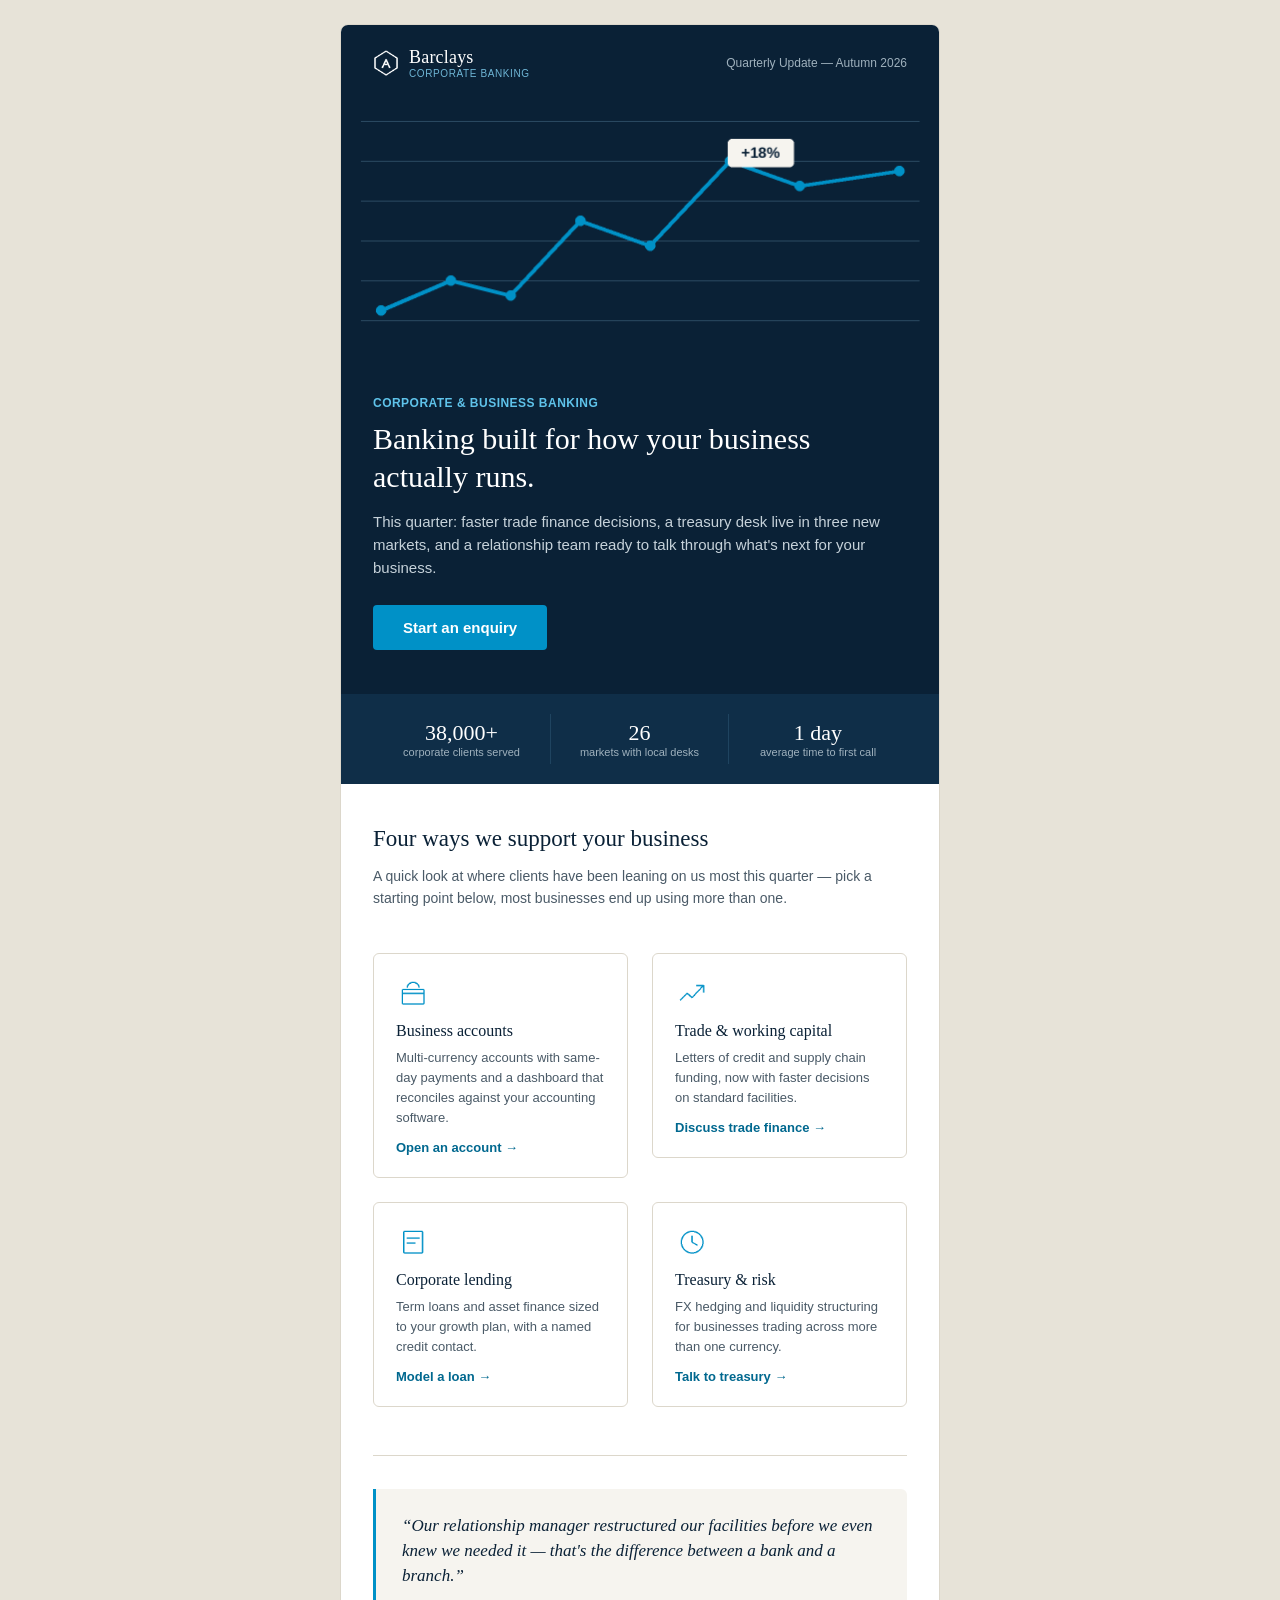
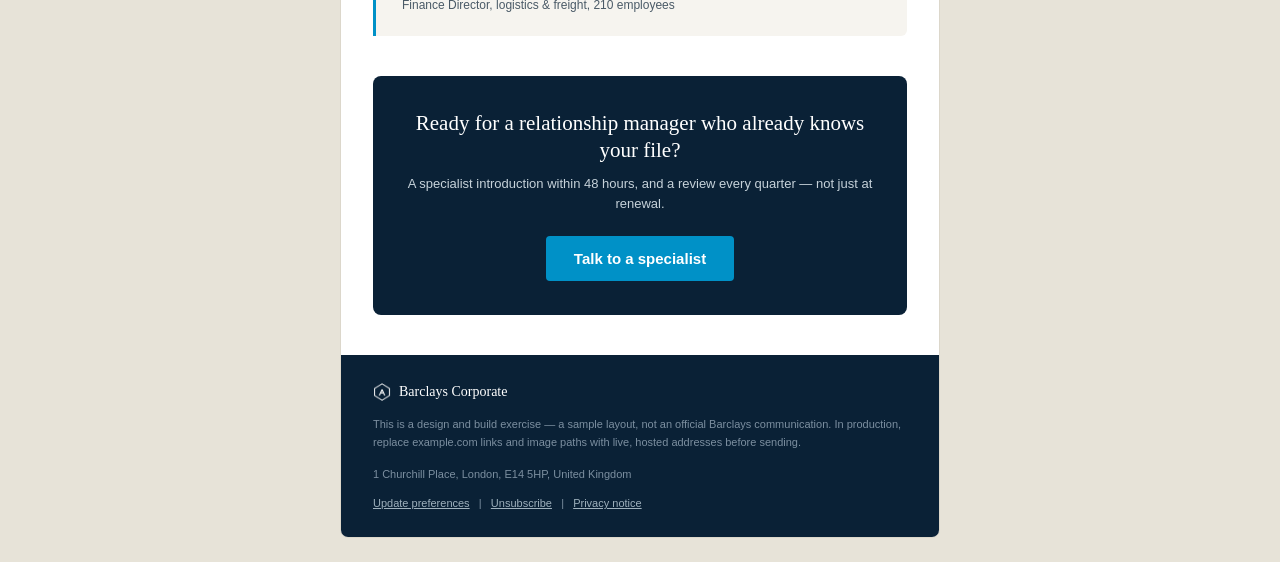
==== newsletter/index.html @ 21caf866 "newsletter" ====
<!DOCTYPE html PUBLIC "-//W3C//DTD XHTML 1.0 Transitional//EN" "http://www.w3.org/TR/xhtml1/DTD/xhtml1-transitional.dtd">
<html xmlns="http://www.w3.org/1999/xhtml" lang="en">
<head>
<meta charset="UTF-8">
<meta name="viewport" content="width=device-width, initial-scale=1.0">
<meta http-equiv="X-UA-Compatible" content="IE=edge">
<meta name="color-scheme" content="light">
<meta name="supported-color-schemes" content="light">
<title>Barclays Corporate Banking — Quarterly Update</title>

<!--[if mso]>
<noscript>
  <xml>
    <o:OfficeDocumentSettings>
      <o:PixelsPerInch>96</o:PixelsPerInch>
    </o:OfficeDocumentSettings>
  </xml>
</noscript>
<style>
  table, td, th { font-family: Arial, Helvetica, sans-serif !important; }
</style>
<![endif]-->

<!-- Progressive-enhancement only: supporting clients get a nicer mobile
     layout, but nothing below is required for the email to work. -->
<style type="text/css">
  body, table, td, a { -webkit-text-size-adjust: 100%; -ms-text-size-adjust: 100%; }
  table, td { mso-table-lspace: 0pt; mso-table-rspace: 0pt; }
  img { -ms-interpolation-mode: bicubic; border: 0; outline: none; text-decoration: none; }
  body { margin: 0; padding: 0; width: 100% !important; height: 100% !important; }

  a[x-apple-data-detectors] {
    color: inherit !important;
    text-decoration: none !important;
    font-size: inherit !important;
    font-family: inherit !important;
    font-weight: inherit !important;
    line-height: inherit !important;
  }

  @media only screen and (max-width: 600px) {
    .email-container { width: 100% !important; max-width: 100% !important; }
    .fluid-img { width: 100% !important; height: auto !important; }
    .stack-col { display: block !important; width: 100% !important; max-width: 100% !important; }
    .mobile-pad { padding-left: 20px !important; padding-right: 20px !important; }
    .mobile-center { text-align: center !important; }
    .mobile-hide { display: none !important; }
    .mobile-stat { display: block !important; width: 100% !important; padding-bottom: 16px !important; }
    h1.headline { font-size: 26px !important; line-height: 33px !important; }
    h2.section-title { font-size: 21px !important; line-height: 27px !important; }
  }
</style>
</head>

<body style="margin:0; padding:0; background-color:#E7E3D8;">

<!-- Preheader (hidden preview text) -->
<div style="display:none; font-size:1px; line-height:1px; max-height:0; max-width:0; opacity:0; overflow:hidden; mso-hide:all; font-family:Arial, Helvetica, sans-serif;">
  New this quarter: faster trade finance decisions, a treasury desk in three new markets, and a relationship team ready when you are.
</div>
<div style="display:none; white-space:nowrap; font:15px courier; line-height:0;">
  &#8203;&nbsp;&zwnj;&nbsp;&#8203;&nbsp;&zwnj;&nbsp;&#8203;&nbsp;&zwnj;&nbsp;&#8203;&nbsp;&zwnj;&nbsp;&#8203;&nbsp;&zwnj;&nbsp;&#8203;&nbsp;&zwnj;&nbsp;&#8203;&nbsp;&zwnj;&nbsp;
</div>

<!-- Outer wrapper table (full width, sets background) -->
<table role="presentation" width="100%" cellpadding="0" cellspacing="0" border="0" style="background-color:#E7E3D8;">
<tr>
<td align="center" style="padding: 24px 12px;">

  <!--[if mso]>
  <table role="presentation" align="center" width="600" cellpadding="0" cellspacing="0" border="0">
  <tr><td>
  <![endif]-->

  <table role="presentation" class="email-container" width="600" cellpadding="0" cellspacing="0" border="0" align="center" style="width:600px; max-width:600px; background-color:#FFFFFF; border:1px solid #DCD7CB; border-radius:8px; overflow:hidden;">

    <!-- ===================== HEADER ===================== -->
    <tr>
      <td style="background-color:#0A2136; padding:22px 32px;">
        <table role="presentation" width="100%" cellpadding="0" cellspacing="0" border="0">
          <tr>
            <td align="left" valign="middle" style="width:220px;">
              <table role="presentation" cellpadding="0" cellspacing="0" border="0">
                <tr>
                  <td valign="middle" style="padding-right:10px;">
                    <img src="assets/logomark-white.png" width="26" height="26" alt="Barclays Corporate logomark" style="display:block; border:0;">
                  </td>
                  <td valign="middle">
                    <span style="font-family:Georgia, 'Times New Roman', serif; font-size:18px; color:#FFFFFF; letter-spacing:0.2px;">Barclays</span><br>
                    <span style="font-family:Arial, Helvetica, sans-serif; font-size:10px; letter-spacing:0.06em; color:#6FB6D6; text-transform:uppercase;">Corporate Banking</span>
                  </td>
                </tr>
              </table>
            </td>
            <td align="right" valign="middle" class="mobile-hide">
              <span style="font-family:Arial, Helvetica, sans-serif; font-size:12px; color:#9FB1BD;">Quarterly Update — Autumn 2026</span>
            </td>
          </tr>
        </table>
      </td>
    </tr>

    <!-- ===================== HERO ===================== -->
    <tr>
      <td style="background-color:#0A2136;">
        <img src="assets/hero-banner.png" width="600" height="260" alt="Line chart showing steady growth in corporate lending activity, trending upward across the quarter" class="fluid-img" style="display:block; width:100%; max-width:600px; height:auto; border:0;">
      </td>
    </tr>
    <tr>
      <td style="background-color:#0A2136; padding:36px 32px 44px;" class="mobile-pad">
        <table role="presentation" width="100%" cellpadding="0" cellspacing="0" border="0">
          <tr>
            <td align="left">
              <p style="margin:0 0 10px; font-family:Arial, Helvetica, sans-serif; font-size:12px; font-weight:bold; letter-spacing:0.04em; color:#5FC3EA; text-transform:uppercase;">Corporate &amp; business banking</p>
              <h1 class="headline" style="margin:0 0 14px; font-family:Georgia, 'Times New Roman', serif; font-weight:normal; font-size:30px; line-height:38px; color:#FFFFFF;">
                Banking built for how your business actually runs.
              </h1>
              <p style="margin:0 0 26px; font-family:Arial, Helvetica, sans-serif; font-size:15px; line-height:23px; color:#C6D2DA;">
                This quarter: faster trade finance decisions, a treasury desk live in three new markets, and a relationship team ready to talk through what's next for your business.
              </p>

              <!-- Bulletproof CTA button -->
              <table role="presentation" cellpadding="0" cellspacing="0" border="0">
                <tr>
                  <td align="center" bgcolor="#0091C7" style="border-radius:4px;">
                    <!--[if mso]>
                    <v:roundrect xmlns:v="urn:schemas-microsoft-com:vml" xmlns:w="urn:schemas-microsoft-com:office:word" href="https://example.com/corporate-banking/enquiry" style="height:46px;v-text-anchor:middle;width:210px;" arcsize="9%" stroke="f" fillcolor="#0091C7">
                    <w:anchorlock/>
                    <center style="color:#ffffff;font-family:Arial,sans-serif;font-size:15px;font-weight:bold;">Start an enquiry</center>
                    </v:roundrect>
                    <![endif]-->
                    <!--[if !mso]><!-->
                    <a href="https://example.com/corporate-banking/enquiry" target="_blank" style="display:inline-block; padding:14px 30px; font-family:Arial, Helvetica, sans-serif; font-size:15px; font-weight:bold; color:#FFFFFF; text-decoration:none; border-radius:4px;">Start an enquiry</a>
                    <!--<![endif]-->
                  </td>
                </tr>
              </table>

            </td>
          </tr>
        </table>
      </td>
    </tr>

    <!-- ===================== STATS STRIP ===================== -->
    <tr>
      <td style="background-color:#0F2E48; padding:20px 32px;" class="mobile-pad">
        <table role="presentation" width="100%" cellpadding="0" cellspacing="0" border="0">
          <tr>
            <td align="center" class="mobile-stat" style="width:33.3%; padding:6px 4px; border-right:1px solid #1F4460;">
              <span style="display:block; font-family:Georgia, 'Times New Roman', serif; font-size:22px; color:#FFFFFF;">38,000+</span>
              <span style="display:block; font-family:Arial, Helvetica, sans-serif; font-size:11px; color:#9FB1BD;">corporate clients served</span>
            </td>
            <td align="center" class="mobile-stat" style="width:33.3%; padding:6px 4px; border-right:1px solid #1F4460;">
              <span style="display:block; font-family:Georgia, 'Times New Roman', serif; font-size:22px; color:#FFFFFF;">26</span>
              <span style="display:block; font-family:Arial, Helvetica, sans-serif; font-size:11px; color:#9FB1BD;">markets with local desks</span>
            </td>
            <td align="center" class="mobile-stat" style="width:33.3%; padding:6px 4px;">
              <span style="display:block; font-family:Georgia, 'Times New Roman', serif; font-size:22px; color:#FFFFFF;">1 day</span>
              <span style="display:block; font-family:Arial, Helvetica, sans-serif; font-size:11px; color:#9FB1BD;">average time to first call</span>
            </td>
          </tr>
        </table>
      </td>
    </tr>

    <!-- ===================== INTRO ===================== -->
    <tr>
      <td style="padding:40px 32px 8px;" class="mobile-pad">
        <h2 class="section-title" style="margin:0 0 12px; font-family:Georgia, 'Times New Roman', serif; font-weight:normal; font-size:23px; line-height:29px; color:#0A2136;">
          Four ways we support your business
        </h2>
        <p style="margin:0; font-family:Arial, Helvetica, sans-serif; font-size:14px; line-height:22px; color:#4A5A67;">
          A quick look at where clients have been leaning on us most this quarter — pick a starting point below, most businesses end up using more than one.
        </p>
      </td>
    </tr>

    <!-- ===================== SERVICES (2x2 on desktop, stacked on mobile) ===================== -->
    <tr>
      <td style="padding:24px 20px 8px;" class="mobile-pad">
        <table role="presentation" width="100%" cellpadding="0" cellspacing="0" border="0">
          <tr>
            <td class="stack-col" width="50%" valign="top" style="padding:12px;">
              <table role="presentation" width="100%" cellpadding="0" cellspacing="0" border="0" style="border:1px solid #DCD7CB; border-radius:6px;">
                <tr>
                  <td style="padding:22px;">
                    <img src="assets/icon-accounts.png" width="34" height="34" alt="" style="display:block; border:0; margin-bottom:12px;">
                    <h3 style="margin:0 0 8px; font-family:Georgia, 'Times New Roman', serif; font-weight:normal; font-size:16px; color:#0A2136;">Business accounts</h3>
                    <p style="margin:0 0 12px; font-family:Arial, Helvetica, sans-serif; font-size:13px; line-height:20px; color:#4A5A67;">Multi-currency accounts with same-day payments and a dashboard that reconciles against your accounting software.</p>
                    <a href="https://example.com/corporate-banking/accounts" style="font-family:Arial, Helvetica, sans-serif; font-size:13px; font-weight:bold; color:#00688F; text-decoration:none;">Open an account &#8594;</a>
                  </td>
                </tr>
              </table>
            </td>
            <td class="stack-col" width="50%" valign="top" style="padding:12px;">
              <table role="presentation" width="100%" cellpadding="0" cellspacing="0" border="0" style="border:1px solid #DCD7CB; border-radius:6px;">
                <tr>
                  <td style="padding:22px;">
                    <img src="assets/icon-trade.png" width="34" height="34" alt="" style="display:block; border:0; margin-bottom:12px;">
                    <h3 style="margin:0 0 8px; font-family:Georgia, 'Times New Roman', serif; font-weight:normal; font-size:16px; color:#0A2136;">Trade &amp; working capital</h3>
                    <p style="margin:0 0 12px; font-family:Arial, Helvetica, sans-serif; font-size:13px; line-height:20px; color:#4A5A67;">Letters of credit and supply chain funding, now with faster decisions on standard facilities.</p>
                    <a href="https://example.com/corporate-banking/trade-finance" style="font-family:Arial, Helvetica, sans-serif; font-size:13px; font-weight:bold; color:#00688F; text-decoration:none;">Discuss trade finance &#8594;</a>
                  </td>
                </tr>
              </table>
            </td>
          </tr>
          <tr>
            <td class="stack-col" width="50%" valign="top" style="padding:12px;">
              <table role="presentation" width="100%" cellpadding="0" cellspacing="0" border="0" style="border:1px solid #DCD7CB; border-radius:6px;">
                <tr>
                  <td style="padding:22px;">
                    <img src="assets/icon-lending.png" width="34" height="34" alt="" style="display:block; border:0; margin-bottom:12px;">
                    <h3 style="margin:0 0 8px; font-family:Georgia, 'Times New Roman', serif; font-weight:normal; font-size:16px; color:#0A2136;">Corporate lending</h3>
                    <p style="margin:0 0 12px; font-family:Arial, Helvetica, sans-serif; font-size:13px; line-height:20px; color:#4A5A67;">Term loans and asset finance sized to your growth plan, with a named credit contact.</p>
                    <a href="https://example.com/corporate-banking/lending" style="font-family:Arial, Helvetica, sans-serif; font-size:13px; font-weight:bold; color:#00688F; text-decoration:none;">Model a loan &#8594;</a>
                  </td>
                </tr>
              </table>
            </td>
            <td class="stack-col" width="50%" valign="top" style="padding:12px;">
              <table role="presentation" width="100%" cellpadding="0" cellspacing="0" border="0" style="border:1px solid #DCD7CB; border-radius:6px;">
                <tr>
                  <td style="padding:22px;">
                    <img src="assets/icon-treasury.png" width="34" height="34" alt="" style="display:block; border:0; margin-bottom:12px;">
                    <h3 style="margin:0 0 8px; font-family:Georgia, 'Times New Roman', serif; font-weight:normal; font-size:16px; color:#0A2136;">Treasury &amp; risk</h3>
                    <p style="margin:0 0 12px; font-family:Arial, Helvetica, sans-serif; font-size:13px; line-height:20px; color:#4A5A67;">FX hedging and liquidity structuring for businesses trading across more than one currency.</p>
                    <a href="https://example.com/corporate-banking/treasury" style="font-family:Arial, Helvetica, sans-serif; font-size:13px; font-weight:bold; color:#00688F; text-decoration:none;">Talk to treasury &#8594;</a>
                  </td>
                </tr>
              </table>
            </td>
          </tr>
        </table>
      </td>
    </tr>

    <!-- ===================== DIVIDER ===================== -->
    <tr>
      <td style="padding:28px 32px 0;">
        <table role="presentation" width="100%" cellpadding="0" cellspacing="0" border="0">
          <tr><td style="border-top:1px solid #DCD7CB; font-size:1px; line-height:1px;">&nbsp;</td></tr>
        </table>
      </td>
    </tr>

    <!-- ===================== QUOTE ===================== -->
    <tr>
      <td style="padding:32px 32px 8px;" class="mobile-pad">
        <table role="presentation" width="100%" cellpadding="0" cellspacing="0" border="0" style="background-color:#F6F4EF; border-left:3px solid #0091C7; border-radius:0 6px 6px 0;">
          <tr>
            <td style="padding:24px 26px;">
              <p style="margin:0 0 10px; font-family:Georgia, 'Times New Roman', serif; font-size:17px; line-height:25px; color:#0A2136; font-style:italic;">
                &ldquo;Our relationship manager restructured our facilities before we even knew we needed it &mdash; that's the difference between a bank and a branch.&rdquo;
              </p>
              <p style="margin:0; font-family:Arial, Helvetica, sans-serif; font-size:12px; color:#4A5A67;">Finance Director, logistics &amp; freight, 210 employees</p>
            </td>
          </tr>
        </table>
      </td>
    </tr>

    <!-- ===================== SECONDARY CTA BANNER ===================== -->
    <tr>
      <td style="padding:32px 32px 40px;" class="mobile-pad">
        <table role="presentation" width="100%" cellpadding="0" cellspacing="0" border="0" style="background-color:#0A2136; border-radius:8px;">
          <tr>
            <td align="center" style="padding:34px 30px;">
              <h2 style="margin:0 0 10px; font-family:Georgia, 'Times New Roman', serif; font-weight:normal; font-size:21px; line-height:27px; color:#FFFFFF;">Ready for a relationship manager who already knows your file?</h2>
              <p style="margin:0 0 22px; font-family:Arial, Helvetica, sans-serif; font-size:13px; line-height:20px; color:#C6D2DA;">A specialist introduction within 48 hours, and a review every quarter — not just at renewal.</p>
              <table role="presentation" cellpadding="0" cellspacing="0" border="0">
                <tr>
                  <td align="center" bgcolor="#0091C7" style="border-radius:4px;">
                    <!--[if mso]>
                    <v:roundrect xmlns:v="urn:schemas-microsoft-com:vml" xmlns:w="urn:schemas-microsoft-com:office:word" href="https://example.com/corporate-banking/enquiry" style="height:46px;v-text-anchor:middle;width:190px;" arcsize="9%" stroke="f" fillcolor="#0091C7">
                    <w:anchorlock/>
                    <center style="color:#ffffff;font-family:Arial,sans-serif;font-size:15px;font-weight:bold;">Talk to a specialist</center>
                    </v:roundrect>
                    <![endif]-->
                    <!--[if !mso]><!-->
                    <a href="https://example.com/corporate-banking/enquiry" target="_blank" style="display:inline-block; padding:14px 28px; font-family:Arial, Helvetica, sans-serif; font-size:15px; font-weight:bold; color:#FFFFFF; text-decoration:none; border-radius:4px;">Talk to a specialist</a>
                    <!--<![endif]-->
                  </td>
                </tr>
              </table>
            </td>
          </tr>
        </table>
      </td>
    </tr>

    <!-- ===================== FOOTER ===================== -->
    <tr>
      <td style="background-color:#0A2136; padding:28px 32px;" class="mobile-pad">
        <table role="presentation" width="100%" cellpadding="0" cellspacing="0" border="0">
          <tr>
            <td valign="top" style="padding-bottom:14px;">
              <table role="presentation" cellpadding="0" cellspacing="0" border="0">
                <tr>
                  <td valign="middle" style="padding-right:8px;">
                    <img src="assets/logomark-white.png" width="18" height="18" alt="Barclays Corporate logomark" style="display:block; border:0;">
                  </td>
                  <td valign="middle">
                    <span style="font-family:Georgia, 'Times New Roman', serif; font-size:14px; color:#FFFFFF;">Barclays Corporate</span>
                  </td>
                </tr>
              </table>
            </td>
          </tr>
          <tr>
            <td style="font-family:Arial, Helvetica, sans-serif; font-size:11px; line-height:18px; color:#7C8FA0; padding-bottom:14px;">
              This is a design and build exercise — a sample layout, not an official Barclays communication. In production, replace example.com links and image paths with live, hosted addresses before sending.
            </td>
          </tr>
          <tr>
            <td style="font-family:Arial, Helvetica, sans-serif; font-size:11px; line-height:18px; color:#7C8FA0; padding-bottom:14px;">
              1 Churchill Place, London, E14 5HP, United Kingdom
            </td>
          </tr>
          <tr>
            <td style="font-family:Arial, Helvetica, sans-serif; font-size:11px; color:#7C8FA0;">
              <a href="https://example.com/preferences" style="color:#9FB1BD; text-decoration:underline;">Update preferences</a>
              &nbsp;&nbsp;|&nbsp;&nbsp;
              <a href="https://example.com/unsubscribe" style="color:#9FB1BD; text-decoration:underline;">Unsubscribe</a>
              &nbsp;&nbsp;|&nbsp;&nbsp;
              <a href="https://example.com/privacy" style="color:#9FB1BD; text-decoration:underline;">Privacy notice</a>
            </td>
          </tr>
        </table>
      </td>
    </tr>

  </table>

  <!--[if mso]>
  </td></tr>
  </table>
  <![endif]-->

</td>
</tr>
</table>

</body>
</html>
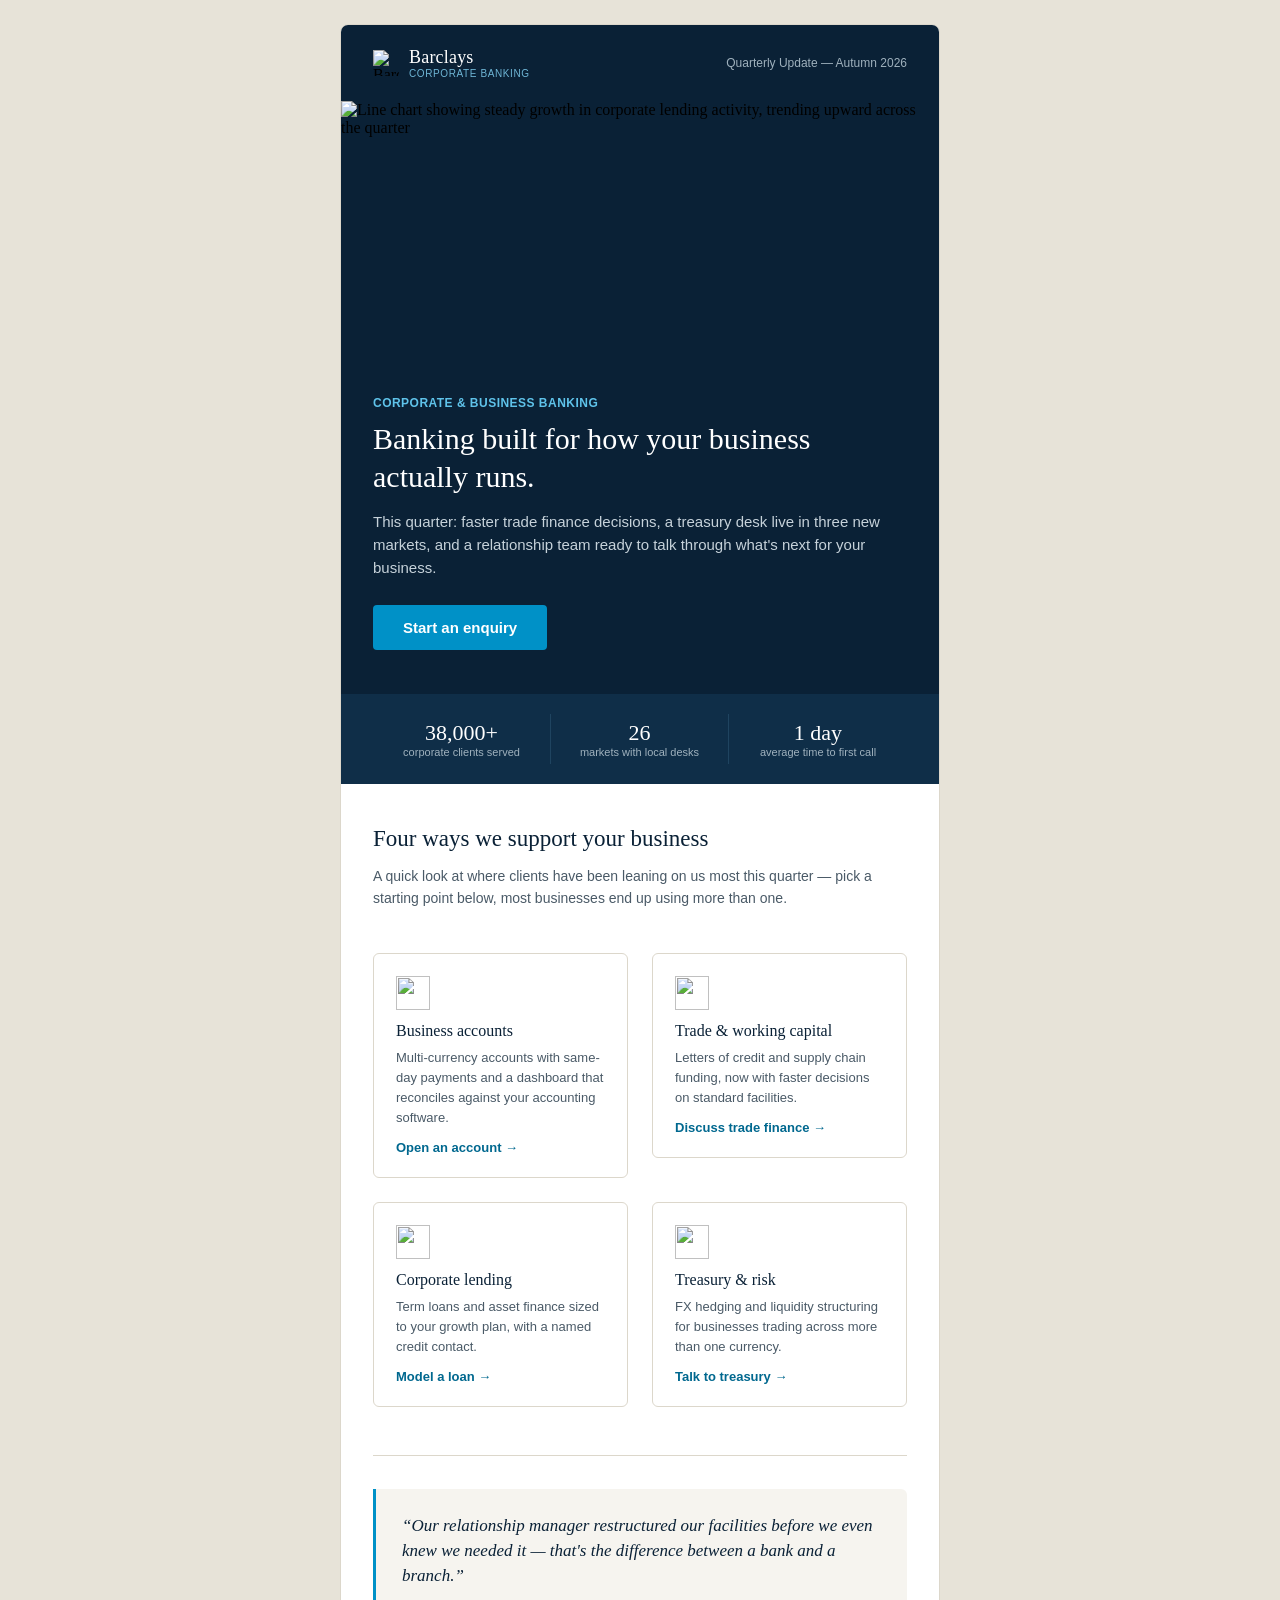
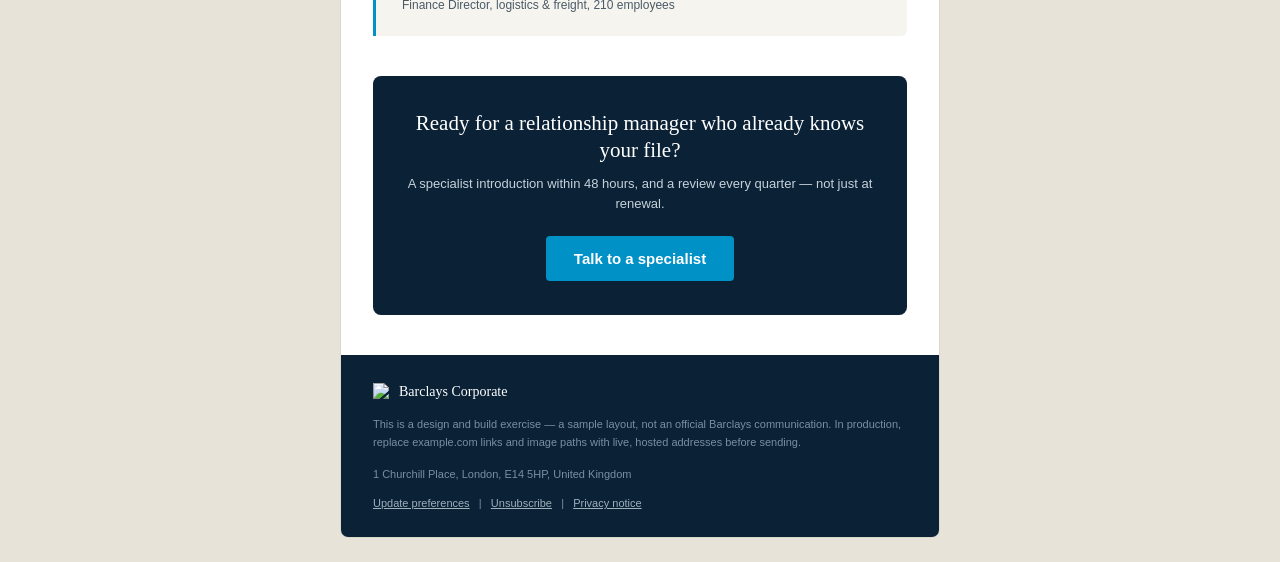
==== commit 4184892f: "newsletter" ====
--- a/newsletter/index.html
+++ b/newsletter/index.html
@@ -83,7 +83,7 @@
               <table role="presentation" cellpadding="0" cellspacing="0" border="0">
                 <tr>
                   <td valign="middle" style="padding-right:10px;">
-                    <img src="assets/logomark-white.png" width="26" height="26" alt="Barclays Corporate logomark" style="display:block; border:0;">
+                    <img src="newsletter/assets/logomark-white.png" width="26" height="26" alt="Barclays Corporate logomark" style="display:block; border:0;">
                   </td>
                   <td valign="middle">
                     <span style="font-family:Georgia, 'Times New Roman', serif; font-size:18px; color:#FFFFFF; letter-spacing:0.2px;">Barclays</span><br>
@@ -103,7 +103,7 @@
     <!-- ===================== HERO ===================== -->
     <tr>
       <td style="background-color:#0A2136;">
-        <img src="assets/hero-banner.png" width="600" height="260" alt="Line chart showing steady growth in corporate lending activity, trending upward across the quarter" class="fluid-img" style="display:block; width:100%; max-width:600px; height:auto; border:0;">
+        <img src="newsletter/assets/hero-banner.png" width="600" height="260" alt="Line chart showing steady growth in corporate lending activity, trending upward across the quarter" class="fluid-img" style="display:block; width:100%; max-width:600px; height:auto; border:0;">
       </td>
     </tr>
     <tr>
@@ -185,7 +185,7 @@
               <table role="presentation" width="100%" cellpadding="0" cellspacing="0" border="0" style="border:1px solid #DCD7CB; border-radius:6px;">
                 <tr>
                   <td style="padding:22px;">
-                    <img src="assets/icon-accounts.png" width="34" height="34" alt="" style="display:block; border:0; margin-bottom:12px;">
+                    <img src="newsletter/assets/icon-accounts.png" width="34" height="34" alt="" style="display:block; border:0; margin-bottom:12px;">
                     <h3 style="margin:0 0 8px; font-family:Georgia, 'Times New Roman', serif; font-weight:normal; font-size:16px; color:#0A2136;">Business accounts</h3>
                     <p style="margin:0 0 12px; font-family:Arial, Helvetica, sans-serif; font-size:13px; line-height:20px; color:#4A5A67;">Multi-currency accounts with same-day payments and a dashboard that reconciles against your accounting software.</p>
                     <a href="https://example.com/corporate-banking/accounts" style="font-family:Arial, Helvetica, sans-serif; font-size:13px; font-weight:bold; color:#00688F; text-decoration:none;">Open an account &#8594;</a>
@@ -197,7 +197,7 @@
               <table role="presentation" width="100%" cellpadding="0" cellspacing="0" border="0" style="border:1px solid #DCD7CB; border-radius:6px;">
                 <tr>
                   <td style="padding:22px;">
-                    <img src="assets/icon-trade.png" width="34" height="34" alt="" style="display:block; border:0; margin-bottom:12px;">
+                    <img src="newsletter/assets/icon-trade.png" width="34" height="34" alt="" style="display:block; border:0; margin-bottom:12px;">
                     <h3 style="margin:0 0 8px; font-family:Georgia, 'Times New Roman', serif; font-weight:normal; font-size:16px; color:#0A2136;">Trade &amp; working capital</h3>
                     <p style="margin:0 0 12px; font-family:Arial, Helvetica, sans-serif; font-size:13px; line-height:20px; color:#4A5A67;">Letters of credit and supply chain funding, now with faster decisions on standard facilities.</p>
                     <a href="https://example.com/corporate-banking/trade-finance" style="font-family:Arial, Helvetica, sans-serif; font-size:13px; font-weight:bold; color:#00688F; text-decoration:none;">Discuss trade finance &#8594;</a>
@@ -211,7 +211,7 @@
               <table role="presentation" width="100%" cellpadding="0" cellspacing="0" border="0" style="border:1px solid #DCD7CB; border-radius:6px;">
                 <tr>
                   <td style="padding:22px;">
-                    <img src="assets/icon-lending.png" width="34" height="34" alt="" style="display:block; border:0; margin-bottom:12px;">
+                    <img src="newsletter/assets/icon-lending.png" width="34" height="34" alt="" style="display:block; border:0; margin-bottom:12px;">
                     <h3 style="margin:0 0 8px; font-family:Georgia, 'Times New Roman', serif; font-weight:normal; font-size:16px; color:#0A2136;">Corporate lending</h3>
                     <p style="margin:0 0 12px; font-family:Arial, Helvetica, sans-serif; font-size:13px; line-height:20px; color:#4A5A67;">Term loans and asset finance sized to your growth plan, with a named credit contact.</p>
                     <a href="https://example.com/corporate-banking/lending" style="font-family:Arial, Helvetica, sans-serif; font-size:13px; font-weight:bold; color:#00688F; text-decoration:none;">Model a loan &#8594;</a>
@@ -223,7 +223,7 @@
               <table role="presentation" width="100%" cellpadding="0" cellspacing="0" border="0" style="border:1px solid #DCD7CB; border-radius:6px;">
                 <tr>
                   <td style="padding:22px;">
-                    <img src="assets/icon-treasury.png" width="34" height="34" alt="" style="display:block; border:0; margin-bottom:12px;">
+                    <img src="newsletter/assets/icon-treasury.png" width="34" height="34" alt="" style="display:block; border:0; margin-bottom:12px;">
                     <h3 style="margin:0 0 8px; font-family:Georgia, 'Times New Roman', serif; font-weight:normal; font-size:16px; color:#0A2136;">Treasury &amp; risk</h3>
                     <p style="margin:0 0 12px; font-family:Arial, Helvetica, sans-serif; font-size:13px; line-height:20px; color:#4A5A67;">FX hedging and liquidity structuring for businesses trading across more than one currency.</p>
                     <a href="https://example.com/corporate-banking/treasury" style="font-family:Arial, Helvetica, sans-serif; font-size:13px; font-weight:bold; color:#00688F; text-decoration:none;">Talk to treasury &#8594;</a>
@@ -299,7 +299,7 @@
               <table role="presentation" cellpadding="0" cellspacing="0" border="0">
                 <tr>
                   <td valign="middle" style="padding-right:8px;">
-                    <img src="assets/logomark-white.png" width="18" height="18" alt="Barclays Corporate logomark" style="display:block; border:0;">
+                    <img src="newsletter/assets/logomark-white.png" width="18" height="18" alt="Barclays Corporate logomark" style="display:block; border:0;">
                   </td>
                   <td valign="middle">
                     <span style="font-family:Georgia, 'Times New Roman', serif; font-size:14px; color:#FFFFFF;">Barclays Corporate</span>
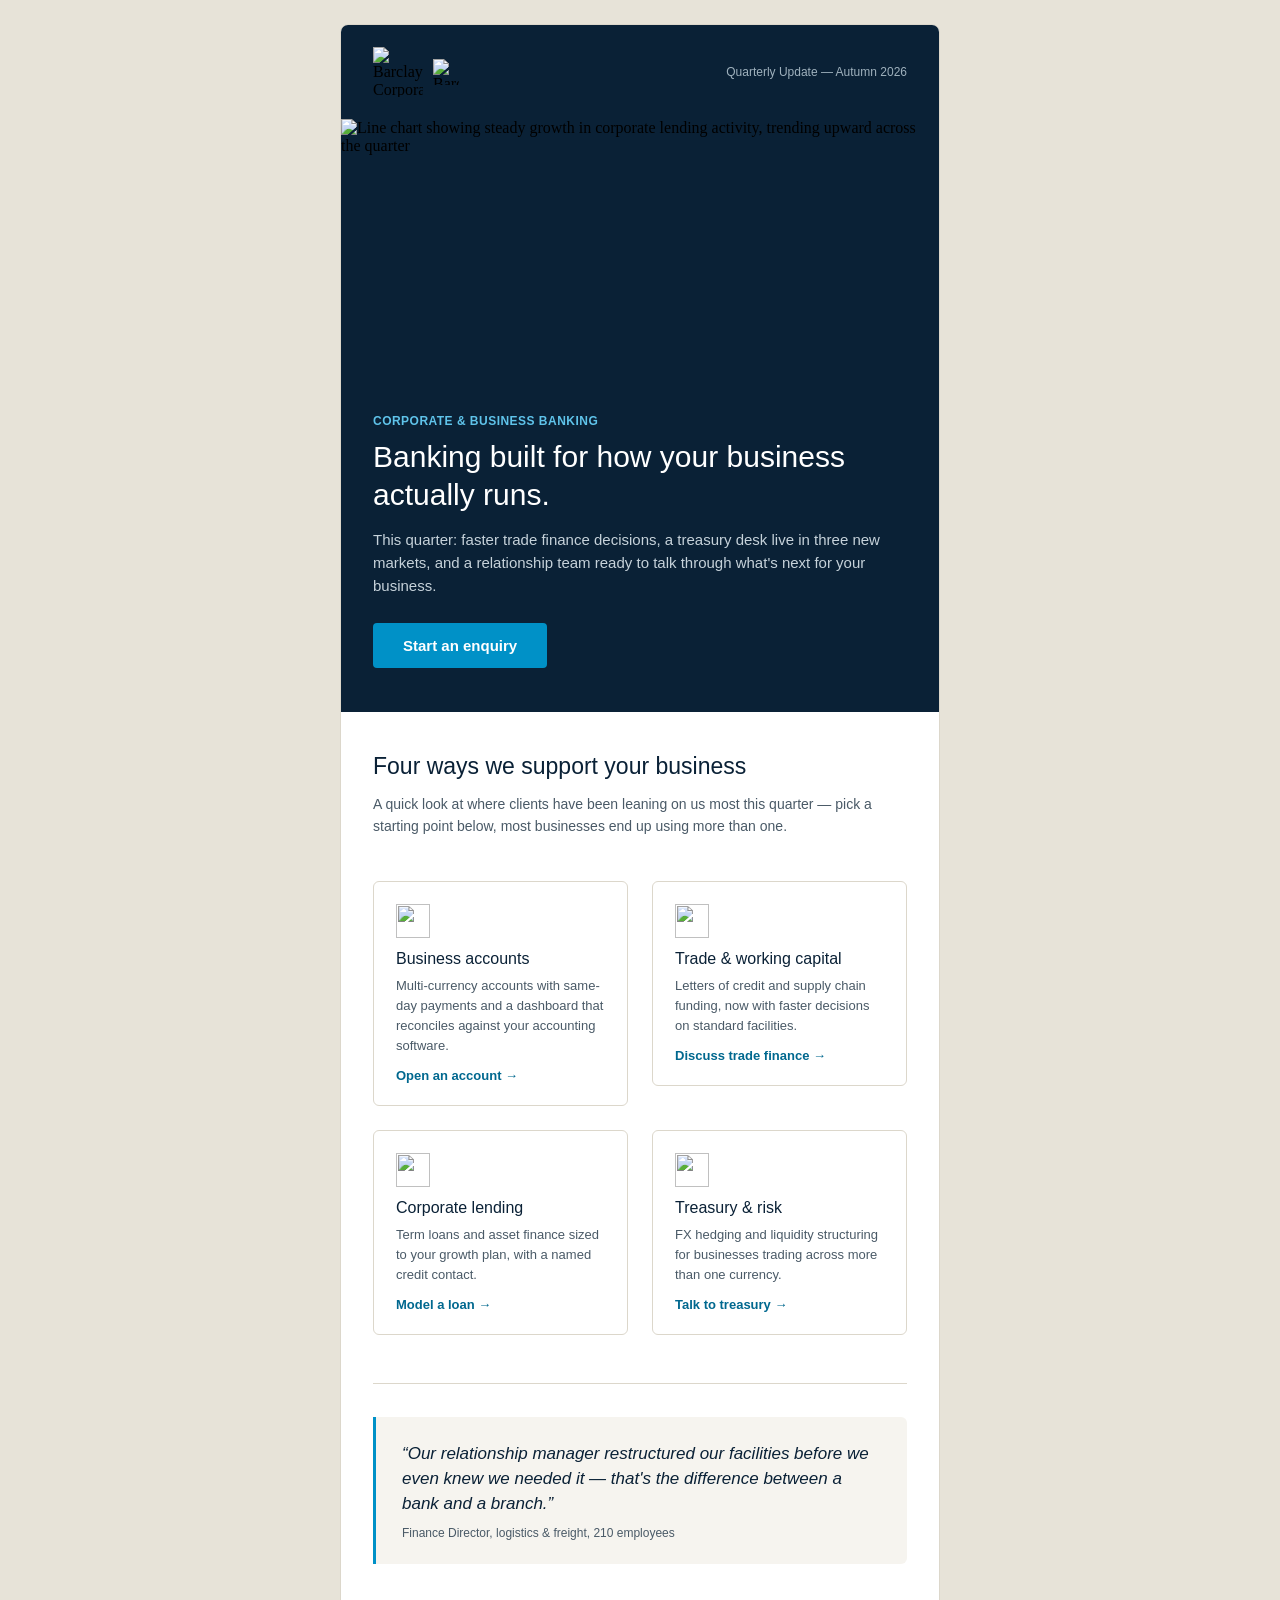
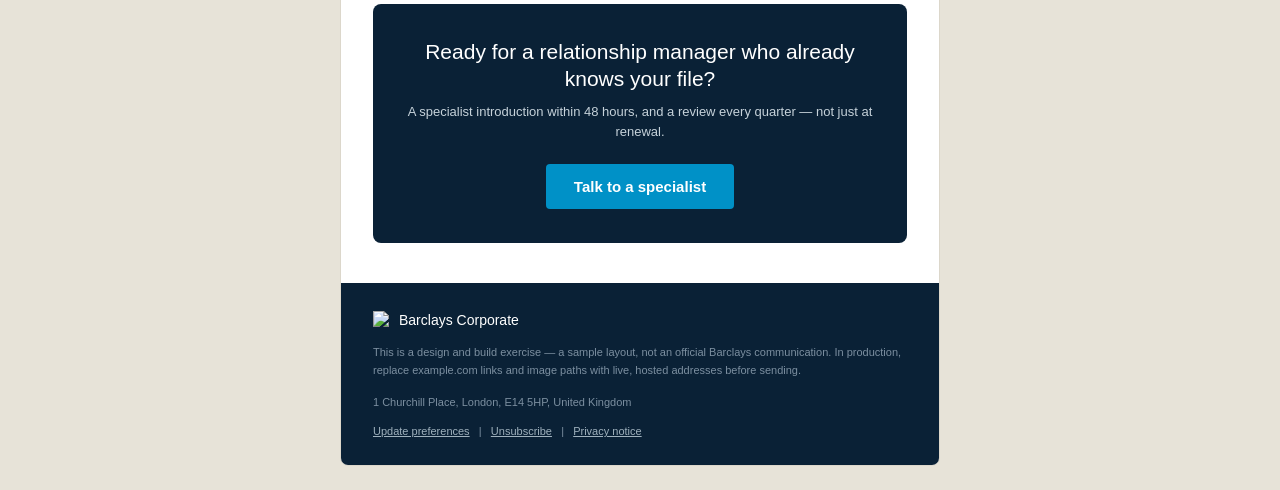
==== commit ab4ce687: "newsletter" ====
--- a/newsletter/index.html
+++ b/newsletter/index.html
@@ -83,11 +83,10 @@
               <table role="presentation" cellpadding="0" cellspacing="0" border="0">
                 <tr>
                   <td valign="middle" style="padding-right:10px;">
-                    <img src="newsletter/assets/logomark-white.png" width="26" height="26" alt="Barclays Corporate logomark" style="display:block; border:0;">
+                    <img src="newsletter/assets/Eagle_RGB_Cyan_Large.png" width="50" height="50" alt="Barclays Corporate logomark" style="display:block; border:0;">
                   </td>
                   <td valign="middle">
-                    <span style="font-family:Georgia, 'Times New Roman', serif; font-size:18px; color:#FFFFFF; letter-spacing:0.2px;">Barclays</span><br>
-                    <span style="font-family:Arial, Helvetica, sans-serif; font-size:10px; letter-spacing:0.06em; color:#6FB6D6; text-transform:uppercase;">Corporate Banking</span>
+                   <img src="newsletter/assets/Wordmark_RGB_Cyan_Large.png" width="26" height="26" alt="Barclays Corporate logomark" style="display:block; border:0;">
                   </td>
                 </tr>
               </table>
@@ -103,7 +102,7 @@
     <!-- ===================== HERO ===================== -->
     <tr>
       <td style="background-color:#0A2136;">
-        <img src="newsletter/assets/hero-banner.png" width="600" height="260" alt="Line chart showing steady growth in corporate lending activity, trending upward across the quarter" class="fluid-img" style="display:block; width:100%; max-width:600px; height:auto; border:0;">
+        <img src="newsletter/assets/banner.jpeg" width="600" height="260" alt="Line chart showing steady growth in corporate lending activity, trending upward across the quarter" class="fluid-img" style="display:block; width:100%; max-width:600px; height:auto; border:0;">
       </td>
     </tr>
     <tr>
@@ -112,7 +111,7 @@
           <tr>
             <td align="left">
               <p style="margin:0 0 10px; font-family:Arial, Helvetica, sans-serif; font-size:12px; font-weight:bold; letter-spacing:0.04em; color:#5FC3EA; text-transform:uppercase;">Corporate &amp; business banking</p>
-              <h1 class="headline" style="margin:0 0 14px; font-family:Georgia, 'Times New Roman', serif; font-weight:normal; font-size:30px; line-height:38px; color:#FFFFFF;">
+              <h1 class="headline" style="margin:0 0 14px; font-family:Arial, Helvetica, sans-serif; font-weight:normal; font-size:30px; line-height:38px; color:#FFFFFF;">
                 Banking built for how your business actually runs.
               </h1>
               <p style="margin:0 0 26px; font-family:Arial, Helvetica, sans-serif; font-size:15px; line-height:23px; color:#C6D2DA;">
@@ -142,32 +141,11 @@
       </td>
     </tr>
 
-    <!-- ===================== STATS STRIP ===================== -->
-    <tr>
-      <td style="background-color:#0F2E48; padding:20px 32px;" class="mobile-pad">
-        <table role="presentation" width="100%" cellpadding="0" cellspacing="0" border="0">
-          <tr>
-            <td align="center" class="mobile-stat" style="width:33.3%; padding:6px 4px; border-right:1px solid #1F4460;">
-              <span style="display:block; font-family:Georgia, 'Times New Roman', serif; font-size:22px; color:#FFFFFF;">38,000+</span>
-              <span style="display:block; font-family:Arial, Helvetica, sans-serif; font-size:11px; color:#9FB1BD;">corporate clients served</span>
-            </td>
-            <td align="center" class="mobile-stat" style="width:33.3%; padding:6px 4px; border-right:1px solid #1F4460;">
-              <span style="display:block; font-family:Georgia, 'Times New Roman', serif; font-size:22px; color:#FFFFFF;">26</span>
-              <span style="display:block; font-family:Arial, Helvetica, sans-serif; font-size:11px; color:#9FB1BD;">markets with local desks</span>
-            </td>
-            <td align="center" class="mobile-stat" style="width:33.3%; padding:6px 4px;">
-              <span style="display:block; font-family:Georgia, 'Times New Roman', serif; font-size:22px; color:#FFFFFF;">1 day</span>
-              <span style="display:block; font-family:Arial, Helvetica, sans-serif; font-size:11px; color:#9FB1BD;">average time to first call</span>
-            </td>
-          </tr>
-        </table>
-      </td>
-    </tr>
-
+   
     <!-- ===================== INTRO ===================== -->
     <tr>
       <td style="padding:40px 32px 8px;" class="mobile-pad">
-        <h2 class="section-title" style="margin:0 0 12px; font-family:Georgia, 'Times New Roman', serif; font-weight:normal; font-size:23px; line-height:29px; color:#0A2136;">
+        <h2 class="section-title" style="margin:0 0 12px; font-family:Arial, Helvetica, sans-serif; font-weight:normal; font-size:23px; line-height:29px; color:#0A2136;">
           Four ways we support your business
         </h2>
         <p style="margin:0; font-family:Arial, Helvetica, sans-serif; font-size:14px; line-height:22px; color:#4A5A67;">
@@ -186,7 +164,7 @@
                 <tr>
                   <td style="padding:22px;">
                     <img src="newsletter/assets/icon-accounts.png" width="34" height="34" alt="" style="display:block; border:0; margin-bottom:12px;">
-                    <h3 style="margin:0 0 8px; font-family:Georgia, 'Times New Roman', serif; font-weight:normal; font-size:16px; color:#0A2136;">Business accounts</h3>
+                    <h3 style="margin:0 0 8px; font-family:Arial, Helvetica, sans-serif; font-weight:normal; font-size:16px; color:#0A2136;">Business accounts</h3>
                     <p style="margin:0 0 12px; font-family:Arial, Helvetica, sans-serif; font-size:13px; line-height:20px; color:#4A5A67;">Multi-currency accounts with same-day payments and a dashboard that reconciles against your accounting software.</p>
                     <a href="https://example.com/corporate-banking/accounts" style="font-family:Arial, Helvetica, sans-serif; font-size:13px; font-weight:bold; color:#00688F; text-decoration:none;">Open an account &#8594;</a>
                   </td>
@@ -198,7 +176,7 @@
                 <tr>
                   <td style="padding:22px;">
                     <img src="newsletter/assets/icon-trade.png" width="34" height="34" alt="" style="display:block; border:0; margin-bottom:12px;">
-                    <h3 style="margin:0 0 8px; font-family:Georgia, 'Times New Roman', serif; font-weight:normal; font-size:16px; color:#0A2136;">Trade &amp; working capital</h3>
+                    <h3 style="margin:0 0 8px; font-family:Arial, Helvetica, sans-serif; font-weight:normal; font-size:16px; color:#0A2136;">Trade &amp; working capital</h3>
                     <p style="margin:0 0 12px; font-family:Arial, Helvetica, sans-serif; font-size:13px; line-height:20px; color:#4A5A67;">Letters of credit and supply chain funding, now with faster decisions on standard facilities.</p>
                     <a href="https://example.com/corporate-banking/trade-finance" style="font-family:Arial, Helvetica, sans-serif; font-size:13px; font-weight:bold; color:#00688F; text-decoration:none;">Discuss trade finance &#8594;</a>
                   </td>
@@ -212,7 +190,7 @@
                 <tr>
                   <td style="padding:22px;">
                     <img src="newsletter/assets/icon-lending.png" width="34" height="34" alt="" style="display:block; border:0; margin-bottom:12px;">
-                    <h3 style="margin:0 0 8px; font-family:Georgia, 'Times New Roman', serif; font-weight:normal; font-size:16px; color:#0A2136;">Corporate lending</h3>
+                    <h3 style="margin:0 0 8px; font-family:Arial, Helvetica, sans-serif; font-weight:normal; font-size:16px; color:#0A2136;">Corporate lending</h3>
                     <p style="margin:0 0 12px; font-family:Arial, Helvetica, sans-serif; font-size:13px; line-height:20px; color:#4A5A67;">Term loans and asset finance sized to your growth plan, with a named credit contact.</p>
                     <a href="https://example.com/corporate-banking/lending" style="font-family:Arial, Helvetica, sans-serif; font-size:13px; font-weight:bold; color:#00688F; text-decoration:none;">Model a loan &#8594;</a>
                   </td>
@@ -224,7 +202,7 @@
                 <tr>
                   <td style="padding:22px;">
                     <img src="newsletter/assets/icon-treasury.png" width="34" height="34" alt="" style="display:block; border:0; margin-bottom:12px;">
-                    <h3 style="margin:0 0 8px; font-family:Georgia, 'Times New Roman', serif; font-weight:normal; font-size:16px; color:#0A2136;">Treasury &amp; risk</h3>
+                    <h3 style="margin:0 0 8px; font-family:Arial, Helvetica, sans-serif; font-weight:normal; font-size:16px; color:#0A2136;">Treasury &amp; risk</h3>
                     <p style="margin:0 0 12px; font-family:Arial, Helvetica, sans-serif; font-size:13px; line-height:20px; color:#4A5A67;">FX hedging and liquidity structuring for businesses trading across more than one currency.</p>
                     <a href="https://example.com/corporate-banking/treasury" style="font-family:Arial, Helvetica, sans-serif; font-size:13px; font-weight:bold; color:#00688F; text-decoration:none;">Talk to treasury &#8594;</a>
                   </td>
@@ -251,7 +229,7 @@
         <table role="presentation" width="100%" cellpadding="0" cellspacing="0" border="0" style="background-color:#F6F4EF; border-left:3px solid #0091C7; border-radius:0 6px 6px 0;">
           <tr>
             <td style="padding:24px 26px;">
-              <p style="margin:0 0 10px; font-family:Georgia, 'Times New Roman', serif; font-size:17px; line-height:25px; color:#0A2136; font-style:italic;">
+              <p style="margin:0 0 10px; font-family:Arial, Helvetica, sans-serif; font-size:17px; line-height:25px; color:#0A2136; font-style:italic;">
                 &ldquo;Our relationship manager restructured our facilities before we even knew we needed it &mdash; that's the difference between a bank and a branch.&rdquo;
               </p>
               <p style="margin:0; font-family:Arial, Helvetica, sans-serif; font-size:12px; color:#4A5A67;">Finance Director, logistics &amp; freight, 210 employees</p>
@@ -267,7 +245,7 @@
         <table role="presentation" width="100%" cellpadding="0" cellspacing="0" border="0" style="background-color:#0A2136; border-radius:8px;">
           <tr>
             <td align="center" style="padding:34px 30px;">
-              <h2 style="margin:0 0 10px; font-family:Georgia, 'Times New Roman', serif; font-weight:normal; font-size:21px; line-height:27px; color:#FFFFFF;">Ready for a relationship manager who already knows your file?</h2>
+              <h2 style="margin:0 0 10px; font-family:Arial, Helvetica, sans-serif; font-weight:normal; font-size:21px; line-height:27px; color:#FFFFFF;">Ready for a relationship manager who already knows your file?</h2>
               <p style="margin:0 0 22px; font-family:Arial, Helvetica, sans-serif; font-size:13px; line-height:20px; color:#C6D2DA;">A specialist introduction within 48 hours, and a review every quarter — not just at renewal.</p>
               <table role="presentation" cellpadding="0" cellspacing="0" border="0">
                 <tr>
@@ -302,7 +280,7 @@
                     <img src="newsletter/assets/logomark-white.png" width="18" height="18" alt="Barclays Corporate logomark" style="display:block; border:0;">
                   </td>
                   <td valign="middle">
-                    <span style="font-family:Georgia, 'Times New Roman', serif; font-size:14px; color:#FFFFFF;">Barclays Corporate</span>
+                    <span style="font-family:Arial, Helvetica, sans-serif; font-size:14px; color:#FFFFFF;">Barclays Corporate</span>
                   </td>
                 </tr>
               </table>
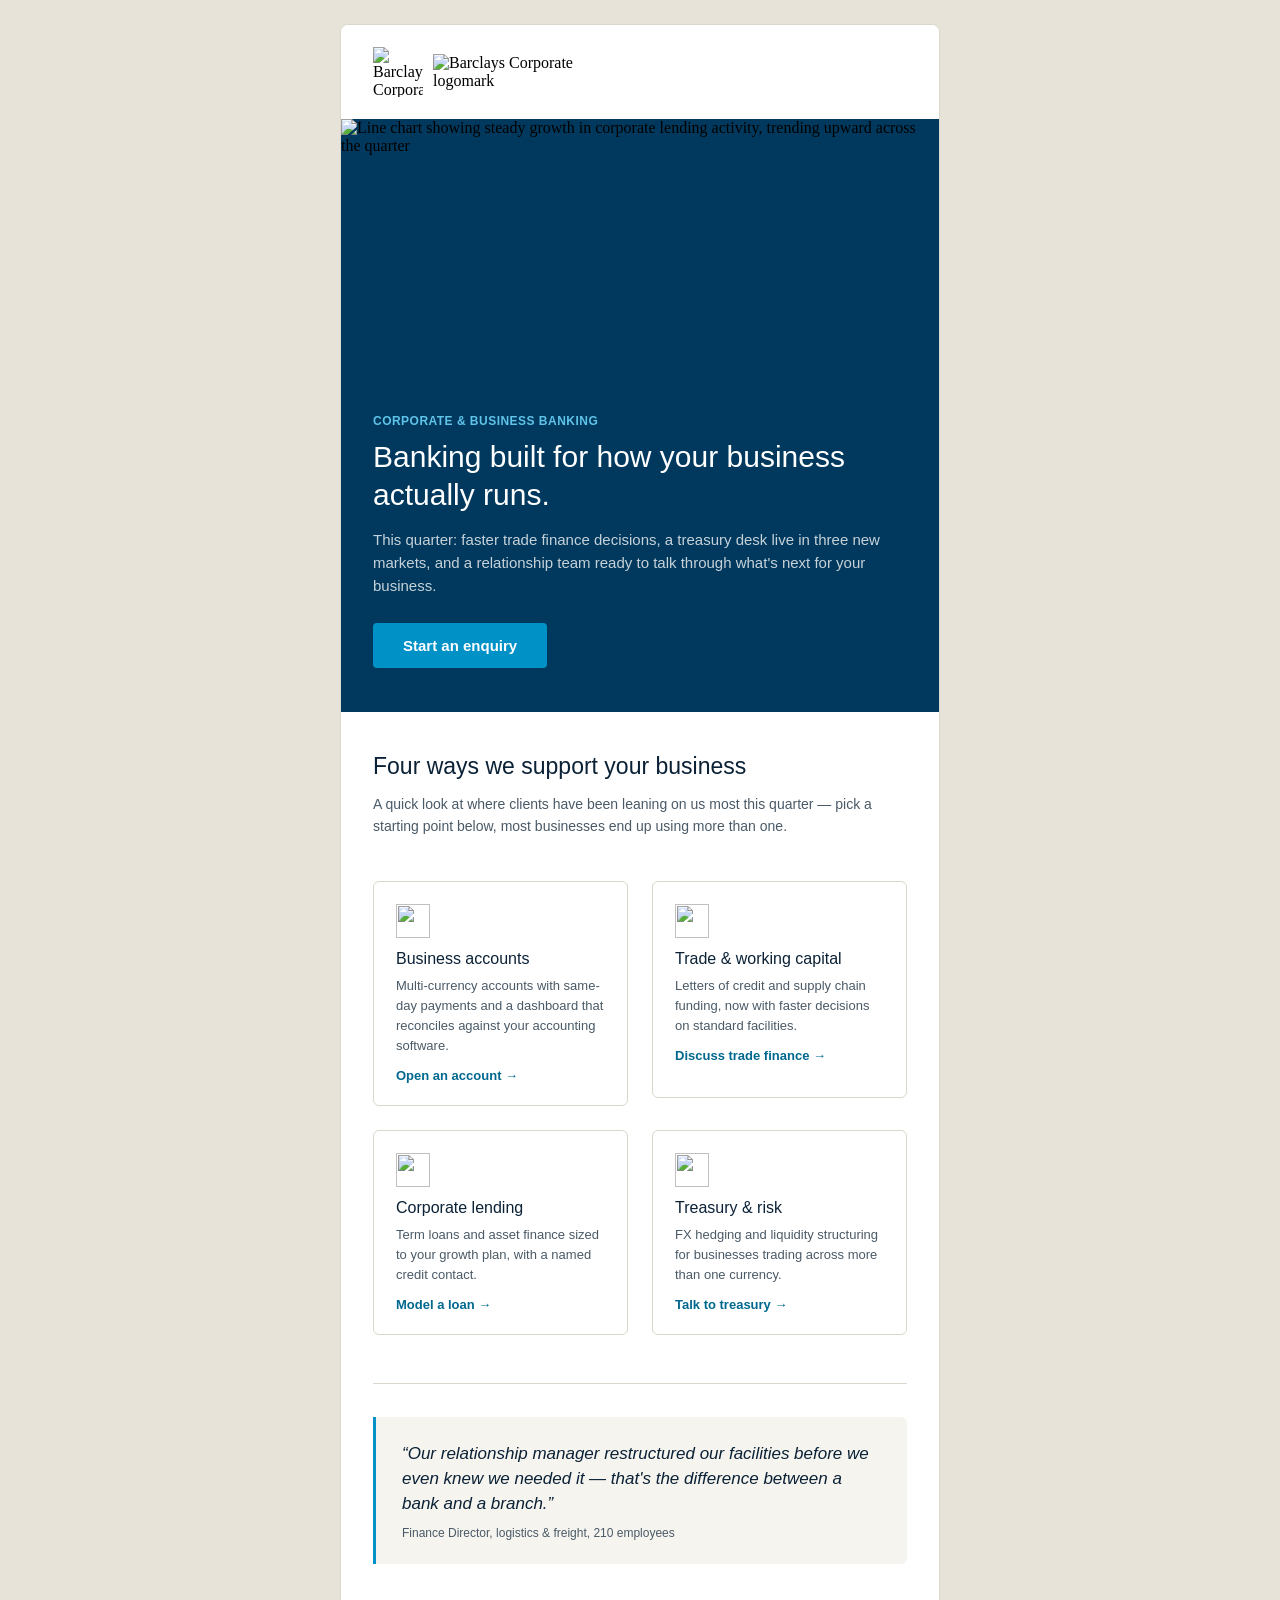
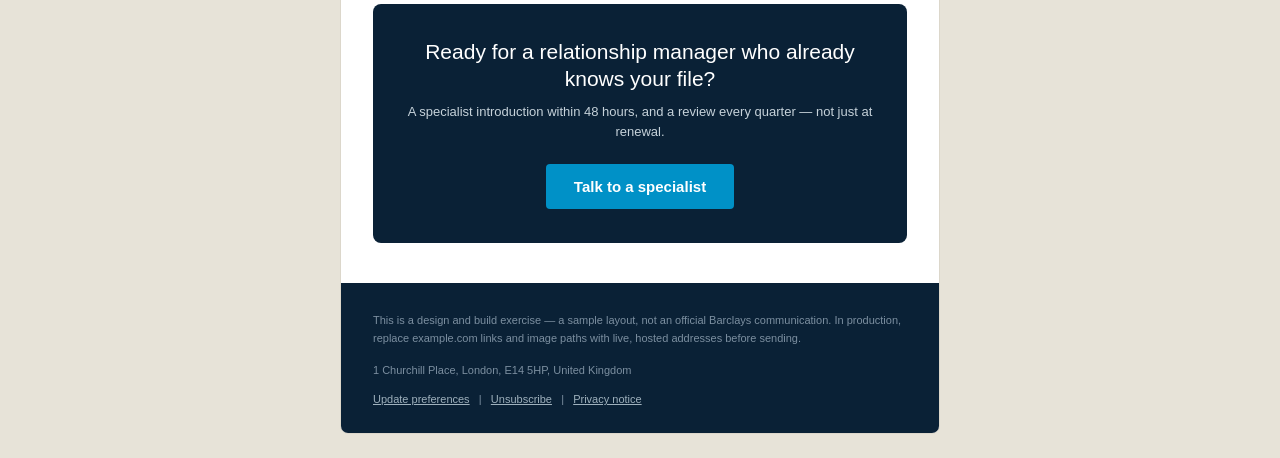
==== commit 04fea1ce: "newsletter" ====
--- a/newsletter/index.html
+++ b/newsletter/index.html
@@ -76,24 +76,22 @@
 
     <!-- ===================== HEADER ===================== -->
     <tr>
-      <td style="background-color:#0A2136; padding:22px 32px;">
-        <table role="presentation" width="100%" cellpadding="0" cellspacing="0" border="0">
-          <tr>
-            <td align="left" valign="middle" style="width:220px;">
+      <td style="background-color:#ffffff; padding:22px 32px;">
+        <table role="presentation" width="100%" cellpadding="0" cellspacing="0" border="0">
+          <tr>
+            <td align="left" valign="middle" >
               <table role="presentation" cellpadding="0" cellspacing="0" border="0">
                 <tr>
                   <td valign="middle" style="padding-right:10px;">
                     <img src="newsletter/assets/Eagle_RGB_Cyan_Large.png" width="50" height="50" alt="Barclays Corporate logomark" style="display:block; border:0;">
                   </td>
                   <td valign="middle">
-                   <img src="newsletter/assets/Wordmark_RGB_Cyan_Large.png" width="26" height="26" alt="Barclays Corporate logomark" style="display:block; border:0;">
-                  </td>
-                </tr>
-              </table>
-            </td>
-            <td align="right" valign="middle" class="mobile-hide">
-              <span style="font-family:Arial, Helvetica, sans-serif; font-size:12px; color:#9FB1BD;">Quarterly Update — Autumn 2026</span>
-            </td>
+                   <img src="newsletter/assets/Wordmark_RGB_Cyan_Large.png" width="150" alt="Barclays Corporate logomark" style="display:block; border:0;">
+                  </td>
+                </tr>
+              </table>
+            </td>
+           
           </tr>
         </table>
       </td>
@@ -101,12 +99,12 @@
 
     <!-- ===================== HERO ===================== -->
     <tr>
-      <td style="background-color:#0A2136;">
+      <td style="background-color:#00395d;">
         <img src="newsletter/assets/banner.jpeg" width="600" height="260" alt="Line chart showing steady growth in corporate lending activity, trending upward across the quarter" class="fluid-img" style="display:block; width:100%; max-width:600px; height:auto; border:0;">
       </td>
     </tr>
     <tr>
-      <td style="background-color:#0A2136; padding:36px 32px 44px;" class="mobile-pad">
+      <td style="background-color:#00395d; padding:36px 32px 44px;" class="mobile-pad">
         <table role="presentation" width="100%" cellpadding="0" cellspacing="0" border="0">
           <tr>
             <td align="left">
@@ -181,6 +179,7 @@
                     <a href="https://example.com/corporate-banking/trade-finance" style="font-family:Arial, Helvetica, sans-serif; font-size:13px; font-weight:bold; color:#00688F; text-decoration:none;">Discuss trade finance &#8594;</a>
                   </td>
                 </tr>
+                <tr><td height="12"></td></tr>
               </table>
             </td>
           </tr>
@@ -272,20 +271,7 @@
     <tr>
       <td style="background-color:#0A2136; padding:28px 32px;" class="mobile-pad">
         <table role="presentation" width="100%" cellpadding="0" cellspacing="0" border="0">
-          <tr>
-            <td valign="top" style="padding-bottom:14px;">
-              <table role="presentation" cellpadding="0" cellspacing="0" border="0">
-                <tr>
-                  <td valign="middle" style="padding-right:8px;">
-                    <img src="newsletter/assets/logomark-white.png" width="18" height="18" alt="Barclays Corporate logomark" style="display:block; border:0;">
-                  </td>
-                  <td valign="middle">
-                    <span style="font-family:Arial, Helvetica, sans-serif; font-size:14px; color:#FFFFFF;">Barclays Corporate</span>
-                  </td>
-                </tr>
-              </table>
-            </td>
-          </tr>
+         
           <tr>
             <td style="font-family:Arial, Helvetica, sans-serif; font-size:11px; line-height:18px; color:#7C8FA0; padding-bottom:14px;">
               This is a design and build exercise — a sample layout, not an official Barclays communication. In production, replace example.com links and image paths with live, hosted addresses before sending.
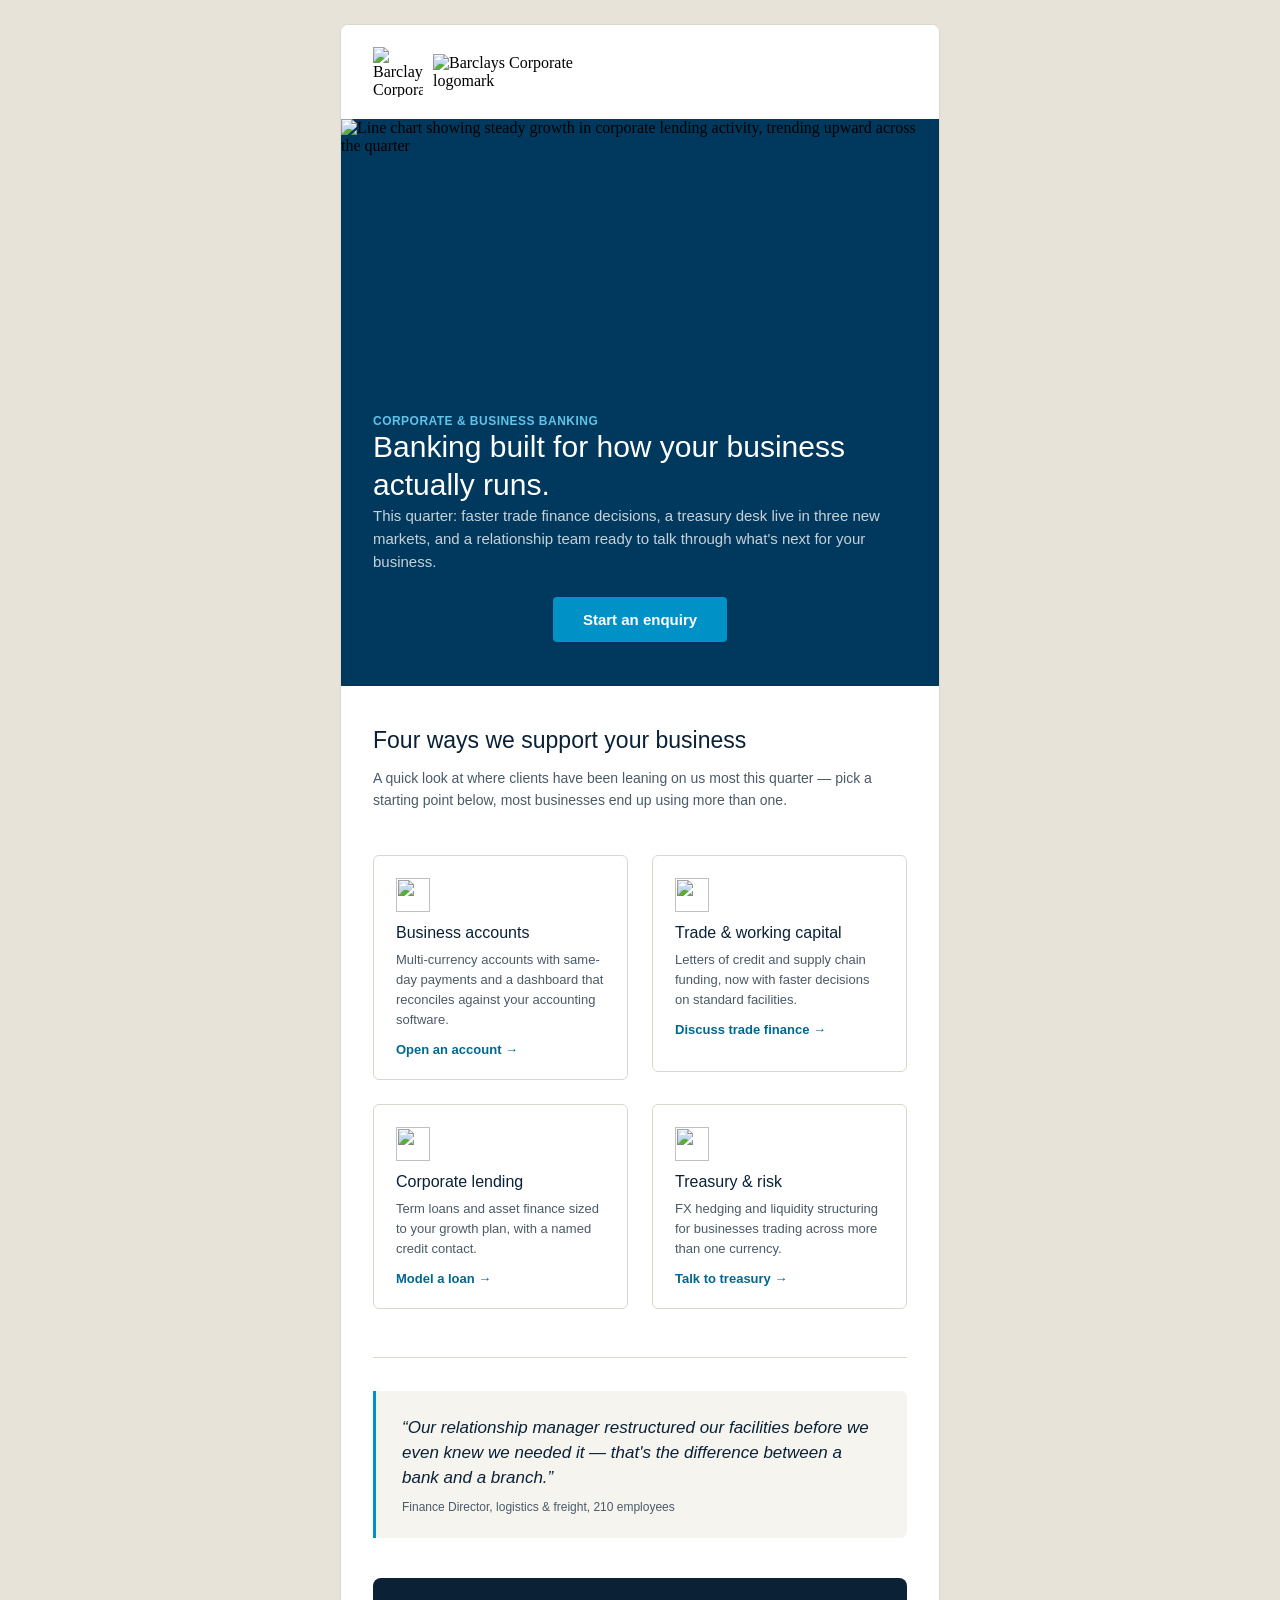
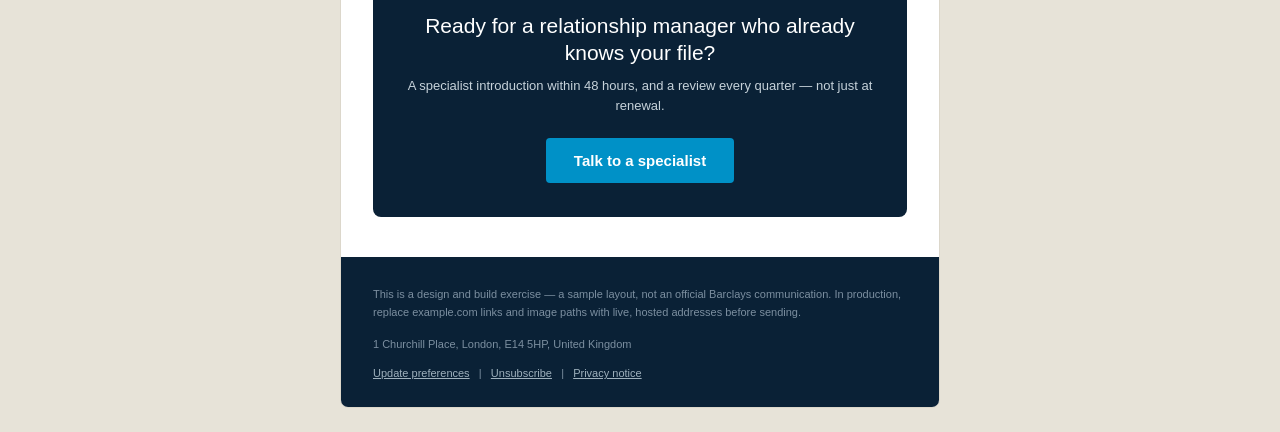
==== commit c9c91e00: "newsletter" ====
--- a/newsletter/index.html
+++ b/newsletter/index.html
@@ -107,17 +107,23 @@
       <td style="background-color:#00395d; padding:36px 32px 44px;" class="mobile-pad">
         <table role="presentation" width="100%" cellpadding="0" cellspacing="0" border="0">
           <tr>
-            <td align="left">
-              <p style="margin:0 0 10px; font-family:Arial, Helvetica, sans-serif; font-size:12px; font-weight:bold; letter-spacing:0.04em; color:#5FC3EA; text-transform:uppercase;">Corporate &amp; business banking</p>
-              <h1 class="headline" style="margin:0 0 14px; font-family:Arial, Helvetica, sans-serif; font-weight:normal; font-size:30px; line-height:38px; color:#FFFFFF;">
+            <td align="left" style="font-family:Arial, Helvetica, sans-serif; font-size:12px; font-weight:bold; letter-spacing:0.04em; color:#5FC3EA; text-transform:uppercase;"">Corporate &amp; business banking
+             </td>
+             </tr>
+             <tr>
+              <td class="headline" style="font-family:Arial, Helvetica, sans-serif; font-weight:normal; font-size:30px; line-height:38px; color:#FFFFFF;">
                 Banking built for how your business actually runs.
-              </h1>
-              <p style="margin:0 0 26px; font-family:Arial, Helvetica, sans-serif; font-size:15px; line-height:23px; color:#C6D2DA;">
+              </td>
+             </tr>
+              <tr> <td style="font-family:Arial, Helvetica, sans-serif; font-size:15px; line-height:23px; color:#C6D2DA;">
                 This quarter: faster trade finance decisions, a treasury desk live in three new markets, and a relationship team ready to talk through what's next for your business.
-              </p>
+              </td></tr>
+             
 
               <!-- Bulletproof CTA button -->
-              <table role="presentation" cellpadding="0" cellspacing="0" border="0">
+               <tr><td align="center" style="padding-top:24px;">
+
+                 <table role="presentation" cellpadding="0" cellspacing="0" border="0">
                 <tr>
                   <td align="center" bgcolor="#0091C7" style="border-radius:4px;">
                     <!--[if mso]>
@@ -132,6 +138,8 @@
                   </td>
                 </tr>
               </table>
+               </td></tr>
+             
 
             </td>
           </tr>
